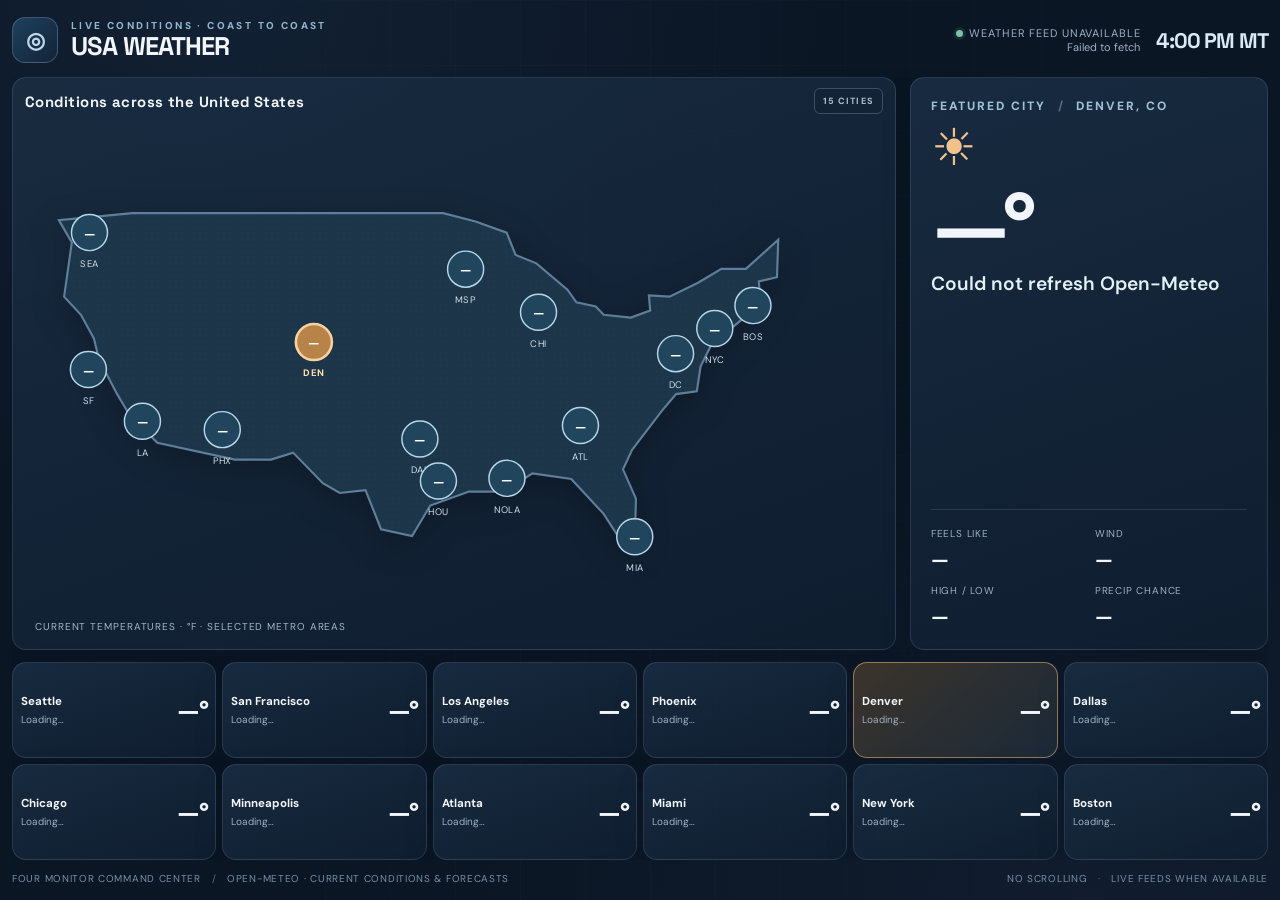
==== web/index.html @ da190cee "Add four-monitor Windows wallpaper and Control Center with CI build" ====
<!doctype html>
<html lang="en">
<head>
  <meta charset="utf-8">
  <meta name="viewport" content="width=device-width, initial-scale=1, viewport-fit=cover">
  <meta name="theme-color" content="#0c1624">
  <title>Four Monitor Command Center</title>
  <link rel="stylesheet" href="dashboard.css">
  <script defer src="dashboard.js"></script>
</head>
<body>
  <div id="app" class="app" aria-live="off">
    <div class="boot"><div class="loading-orbit"></div><h1>COMMAND CENTER</h1><p>Loading dashboard…</p></div>
  </div>
</body>
</html>
---- web/dashboard.css ----
@import url('https://fonts.googleapis.com/css2?family=DM+Sans:wght@400;500;600;700;800&family=Space+Grotesk:wght@400;500;600;700&display=swap');
:root{color-scheme:dark;--bg:#081320;--pane:#142338;--pane2:#101e2f;--border:rgba(163,188,215,.16);--text:#f2f6fb;--muted:#9db0c5;--soft:#627c95;--blue:#85b7db;--warm:#e9b678;--good:#7ac3a7;--bad:#f08b89}
*{box-sizing:border-box}html,body{margin:0;width:100%;height:100%;overflow:hidden}body{font-family:'DM Sans',Inter,'Segoe UI',Arial,sans-serif;color:var(--text);background:var(--bg)}button{font:inherit;cursor:pointer}button:focus-visible{outline:2px solid var(--warm);outline-offset:2px}a{color:inherit}.app{height:100vh;height:100dvh;overflow:hidden;display:flex;flex-direction:column;position:relative;background:radial-gradient(ellipse at 18% 0%,rgba(51,86,124,.16),transparent 40%),radial-gradient(ellipse at 85% 100%,rgba(62,82,117,.11),transparent 40%),#0b1625;padding:clamp(14px,1.6vw,29px);gap:clamp(11px,1.2vh,18px)}.app:before{content:"";position:absolute;inset:0;pointer-events:none;background-image:linear-gradient(rgba(161,188,215,.027) 1px,transparent 1px),linear-gradient(90deg,rgba(161,188,215,.027) 1px,transparent 1px);background-size:65px 65px;mask-image:linear-gradient(90deg,transparent 5%,black 45%,transparent 97%)}.app>*{z-index:1}.header{display:flex;justify-content:space-between;align-items:center;gap:20px;flex:0 0 auto;min-height:56px}.brand{display:flex;align-items:center;gap:13px;min-width:0}.brand-icon{border:1px solid rgba(175,207,236,.25);background:linear-gradient(135deg,#1e415d,#132337);height:46px;width:46px;display:grid;place-items:center;border-radius:13px;font-size:22px;font-weight:800;color:#c0d9e8}.eyebrow{font-size:10px;letter-spacing:.24em;color:#94b6ce;font-weight:800;text-transform:uppercase}.heading{font-family:'Space Grotesk','Segoe UI',sans-serif;font-size:clamp(21px,2vw,34px);line-height:1.12;font-weight:700;letter-spacing:-.04em}.header-meta{text-align:right;display:flex;align-items:center;gap:16px;color:var(--muted)}.live-dot{width:7px;height:7px;display:inline-block;border-radius:50%;background:var(--good);margin-right:6px;box-shadow:0 0 0 3px rgba(122,195,167,.10)}.stamp{font-size:11px;letter-spacing:.08em;text-transform:uppercase}.time-header{font-family:'Space Grotesk',sans-serif;font-size:clamp(18px,1.65vw,28px);letter-spacing:-.04em;color:#d9e9f5;font-weight:700;white-space:nowrap}.main{flex:1 1 auto;display:flex;flex-direction:column;gap:clamp(10px,1.3vh,18px);min-height:0;overflow:hidden}.footer{display:flex;justify-content:space-between;align-items:center;min-height:19px;flex:0 0 auto;font-size:10px;color:#7590a7;letter-spacing:.07em;text-transform:uppercase}.footer strong{color:#9cb4c6;font-weight:600}.separator{color:#536e84;margin:0 7px}.panel{background:linear-gradient(160deg,rgba(25,44,65,.96),rgba(15,30,47,.97));border:1px solid var(--border);border-radius:14px;min-height:0;overflow:hidden;box-shadow:0 12px 32px rgba(1,6,13,.1)}.panel-head{padding:17px 19px 0;display:flex;justify-content:space-between;align-items:center;gap:8px}.panel-title{font-family:'Space Grotesk',sans-serif;letter-spacing:.03em;font-size:clamp(14px,1.16vw,19px);font-weight:700}.panel-tag{border:1px solid #3b5065;background:rgba(17,35,51,.7);border-radius:6px;color:#a9bdcf;font-size:9px;letter-spacing:.12em;font-weight:800;padding:6px 8px;white-space:nowrap}.subtle{font-size:11px;color:var(--muted)}.section-label{font-size:11px;letter-spacing:.15em;font-weight:800;color:#90b1c7;text-transform:uppercase}.error{color:#f5b0ad}.empty{display:flex;flex-direction:column;gap:7px;align-items:center;justify-content:center;color:var(--muted);text-align:center;padding:28px;min-height:100px}.empty strong{color:#dde9f4}.boot{margin:auto;text-align:center;color:#adc4d6}.boot h1{font-family:'Space Grotesk',sans-serif}.loading-orbit{margin:auto;width:40px;height:40px;border-radius:50%;border:3px solid #2b435b;border-top-color:#b7d9eb;animation:spin 1s linear infinite}@keyframes spin{to{transform:rotate(360deg)}}
/* National weather */
.weather-main{display:grid;grid-template-columns:minmax(0,1.85fr) minmax(295px,.75fr);gap:14px;min-height:0;flex:1 1 auto}.us-map{display:flex;flex-direction:column;min-height:0}.map-frame{position:relative;flex:1;min-height:0;display:grid;place-items:center;padding:4px 12px 0}.map-frame svg{width:100%;height:100%;max-height:100%;min-height:0;overflow:visible}.us-outline{fill:#1d3549;stroke:#5e7f99;stroke-width:2.5;filter:drop-shadow(0 10px 18px rgba(0,0,0,.25))}.map-inner{stroke:#416078;stroke-width:1.2;fill:none;opacity:.5}.map-node circle{fill:#22455e;stroke:#b4d6e8;stroke-width:1.7}.map-node.denver circle{fill:#b78349;stroke:#f7d1a0;stroke-width:3}.map-node .map-temp{fill:#fff;font-family:'Space Grotesk',sans-serif;font-size:17px;font-weight:700;text-anchor:middle}.map-node .map-city{fill:#cee0eb;font-size:11px;text-anchor:middle;letter-spacing:.04em}.map-node.denver .map-city{fill:#ffdbab;font-weight:800}.map-node .map-placeholder{font-size:15px}.map-legend{position:absolute;left:22px;bottom:16px;color:#a1b7ca;font-size:10px;letter-spacing:.09em}.feature{padding:20px;display:flex;flex-direction:column;justify-content:space-between}.feature-city{font-size:12px;text-transform:uppercase;letter-spacing:.16em;color:#9fc1d6;font-weight:800}.feature-temp{font-family:'Space Grotesk',sans-serif;font-size:clamp(74px,7vw,122px);font-weight:600;letter-spacing:-.1em;line-height:1}.feature-desc{font-size:clamp(17px,1.5vw,25px);color:#e4f1f5;font-weight:600}.feature-icon{font-size:clamp(42px,4vw,70px);color:#f2c18c}.feature-facts{display:grid;grid-template-columns:repeat(2,1fr);gap:12px;border-top:1px solid var(--border);padding-top:17px}.fact small{display:block;color:var(--muted);font-size:10px;letter-spacing:.08em;margin-bottom:6px}.fact strong{font-family:'Space Grotesk',sans-serif;font-size:20px}.city-grid{flex:0 0 clamp(142px,24vh,198px);min-height:0;display:grid;grid-template-columns:repeat(6,minmax(0,1fr));grid-template-rows:repeat(2,minmax(0,1fr));gap:9px}.city-card{padding:12px 13px;display:flex;align-items:center;justify-content:space-between;gap:6px;min-width:0}.city-card.denver{border-color:rgba(232,182,121,.55);background:linear-gradient(140deg,#3b342b,#1b2938)}.city-title{font-size:clamp(11px,.9vw,15px);font-weight:700;white-space:nowrap;overflow:hidden;text-overflow:ellipsis}.city-sub{font-size:10px;color:var(--muted);margin-top:4px}.city-num{font-family:'Space Grotesk',sans-serif;font-size:clamp(25px,2vw,38px);font-weight:700;letter-spacing:-.06em;white-space:nowrap}.city-mini-icon{font-size:18px}
/* sports */
.sports-summary{display:flex;align-items:center;gap:11px;flex:0 0 52px;min-height:0}.summary-pill{background:rgba(22,41,59,.8);border:1px solid var(--border);border-radius:9px;padding:9px 15px;font-size:12px;color:#a4bdd0;display:flex;align-items:center;gap:8px}.summary-pill b{color:#e8f3fb;font-size:18px}.sports-grid{display:grid;grid-template-columns:repeat(3,minmax(0,1fr));grid-template-rows:repeat(2,minmax(0,1fr));gap:12px;flex:1;min-height:0}.league-card{display:flex;flex-direction:column;min-height:0}.league-head{padding:15px 15px 12px;display:flex;align-items:center;gap:10px;border-bottom:1px solid var(--border);flex:0 0 auto}.league-icon{font-size:20px;height:32px;width:32px;background:#243b50;border-radius:7px;display:grid;place-items:center}.league-name{font-family:'Space Grotesk',sans-serif;font-size:17px;font-weight:700}.league-caption{font-size:10px;text-transform:uppercase;letter-spacing:.08em;color:var(--muted)}.league-count{margin-left:auto;font-size:11px;color:#bfd3e2;border:1px solid #3d5870;padding:5px 8px;border-radius:7px}.score-list{padding:9px 13px 12px;display:flex;flex-direction:column;gap:6px;min-height:0;overflow:hidden;flex:1}.score-row{border-radius:8px;background:rgba(31,52,74,.52);display:grid;grid-template-columns:minmax(0,1fr) auto;align-items:center;padding:8px 10px;gap:9px;min-width:0;min-height:0;flex:1}.teams-inline{display:flex;align-items:center;gap:7px;min-width:0}.team-name{font-size:clamp(10px,.77vw,13px);font-weight:700;color:#dce8f4;overflow:hidden;text-overflow:ellipsis;white-space:nowrap}.team-logo{width:24px;height:24px;object-fit:contain;flex-shrink:0}.vs{font-size:10px;color:#6e89a2}.score-detail{text-align:right;white-space:nowrap;min-width:69px}.score-value{font-family:'Space Grotesk',sans-serif;font-size:15px;font-weight:700;letter-spacing:-.03em}.score-status{font-size:9px;color:#99b0c4;letter-spacing:.03em}.score-status.live{color:#91d4b1}.show-scores{background:none;color:#bacddc;border:1px solid #435b6f;border-radius:7px;padding:6px 10px;font-size:10px}
/* stocks */
.market-note{font-size:11px;border:1px solid #735c3b;background:rgba(154,116,68,.10);padding:9px 13px;border-radius:8px;color:#e6bf88;letter-spacing:.04em}.market-hero{display:grid;grid-template-columns:repeat(4,1fr);gap:11px;flex:0 0 clamp(132px,23vh,212px)}.market-lead{padding:20px;display:flex;flex-direction:column;justify-content:space-between}.market-ticker{font-size:11px;letter-spacing:.14em;font-weight:800;color:#aec4d5}.market-full{font-size:12px;color:#a2b7c7;margin-top:4px}.market-price{font-family:'Space Grotesk',sans-serif;font-size:clamp(26px,3vw,52px);letter-spacing:-.06em;font-weight:700}.market-change{font-size:14px;font-weight:800}.positive{color:var(--good)}.negative{color:var(--bad)}.neutral{color:#b7c9d8}.market-minis{display:grid;grid-template-columns:repeat(5,minmax(0,1fr));grid-template-rows:repeat(2,minmax(0,1fr));gap:11px;flex:1;min-height:0}.market-mini{padding:clamp(11px,1.3vw,19px);display:flex;flex-direction:column;justify-content:space-between;min-height:0}.market-mini-head{display:flex;justify-content:space-between;gap:8px;align-items:baseline}.mini-symbol{font-weight:800;font-family:'Space Grotesk',sans-serif;font-size:clamp(15px,1.4vw,24px)}.mini-name{font-size:10px;color:#a0b5c7}.mini-price{font-size:clamp(18px,1.8vw,32px);font-weight:700;letter-spacing:-.05em;font-family:'Space Grotesk',sans-serif}.sparkline{width:100%;height:40%;min-height:15px;max-height:58px;overflow:visible}.sparkline polyline{fill:none;stroke-width:3;stroke-linejoin:round;stroke-linecap:round}.market-mini-foot{display:flex;justify-content:space-between;align-items:center;font-size:11px;color:var(--muted)}.market-mini-foot b{font-size:13px}
/* clocks/calendar */
.clock-layout{display:grid;grid-template-columns:minmax(220px,.85fr) minmax(500px,1.28fr) minmax(300px,1fr);gap:13px;flex:1;min-height:0}.clock-left{display:flex;flex-direction:column;padding:18px;gap:12px}.denver-clock-big{flex:1;display:flex;flex-direction:column;align-items:center;justify-content:center;gap:11px;min-height:0}.analog{width:min(21vw,24vh,260px);height:min(21vw,24vh,260px);border:6px solid #526d84;border-radius:50%;position:relative;background:radial-gradient(circle at center,#1e364e 0%,#14263a 58%,#0b1828 100%);box-shadow:inset 0 0 0 2px #304a61,0 10px 20px rgba(0,0,0,.15)}.analog .number{position:absolute;left:50%;top:50%;transform:translate(-50%,-50%);font-family:'Space Grotesk',sans-serif;font-size:clamp(12px,1.2vw,20px);font-weight:700;color:#e9f2f8}.hand{position:absolute;left:50%;bottom:50%;transform-origin:50% 100%;border-radius:9px}.hand.hour{background:#f1f4f6;width:6px;height:28%;margin-left:-3px}.hand.minute{background:#c0d8e8;width:4px;height:37%;margin-left:-2px}.hand.second{background:#eeb778;width:2px;height:40%;margin-left:-1px}.center-pin{position:absolute;left:50%;top:50%;transform:translate(-50%,-50%);height:12px;width:12px;border-radius:50%;background:#f4d6a8;border:3px solid #20364a}.big-digital{font-family:'Space Grotesk',sans-serif;font-size:clamp(26px,2.6vw,50px);letter-spacing:-.065em;font-weight:700}.date-full{text-transform:uppercase;letter-spacing:.12em;font-size:11px;color:var(--muted)}.world-clock-row{border-top:1px solid var(--border);padding-top:14px;display:grid;grid-template-columns:repeat(2,1fr);gap:9px}.world-clock{background:#1b3146;border-radius:8px;padding:9px;display:flex;justify-content:space-between;gap:5px;align-items:center}.world-clock b{font-family:'Space Grotesk',sans-serif;font-size:16px}.world-clock span{font-size:10px;color:var(--muted)}.games-center{padding:14px;display:flex;flex-direction:column;gap:12px;min-height:0}.games-caption{display:flex;justify-content:space-between;align-items:center;gap:10px}.games-zone{flex:1;display:flex;align-items:center;justify-content:center;gap:16px;min-height:0}.native-placeholder{border:1px dashed #536f86;min-height:50%;width:94%;border-radius:12px;display:flex;flex-direction:column;justify-content:center;align-items:center;text-align:center;padding:20px;color:#93b0c7}.native-placeholder .big{font-family:'Space Grotesk',sans-serif;font-size:clamp(26px,2.2vw,40px);font-weight:700;color:#dcebf6;margin-bottom:7px}.game-preview{background:#1b3043;border:1px solid #3a5570;border-radius:10px;padding:15px;min-width:0;width:47%;max-width:280px}.game-preview h3{font-size:15px;letter-spacing:.08em;margin:0 0 13px}.ttt-grid{display:grid;grid-template-columns:repeat(3,1fr);gap:5px;max-width:222px;margin:auto}.ttt-cell{aspect-ratio:1;border:1px solid #506c83;background:#263e54;border-radius:6px;font-size:25px;color:#ebbd83;font-weight:800;padding:0}.game-controls{display:flex;gap:7px;justify-content:center;align-items:center;margin-top:8px;flex-wrap:wrap}.game-controls button{background:#2a4b65;color:#dceaf4;border:1px solid #526e84;border-radius:6px;padding:5px 7px;font-size:10px}.game-message{color:#aac1d2;font-size:12px;text-align:center;min-height:14px}.puzzle-grid{display:grid;grid-template-columns:repeat(4,1fr);gap:4px;width:215px;max-width:100%;margin:auto}.puzzle-tile{height:49px;display:grid;place-items:center;background:#2b445a;border-radius:5px;font-family:'Space Grotesk',sans-serif;font-weight:700;font-size:17px}.puzzle-tile:not(:empty){background:#b68e56;color:#17212b}.calendar{padding:17px;display:flex;flex-direction:column;gap:12px;min-height:0}.calendar-head{display:flex;justify-content:space-between;align-items:center}.cal-month{font-family:'Space Grotesk',sans-serif;font-size:clamp(18px,1.6vw,26px);font-weight:700}.calendar-nav{display:flex;gap:7px}.calendar-nav button{height:29px;min-width:30px;border:1px solid #526b81;border-radius:6px;background:#233d53;color:#dbe8f2}.calendar-grid{display:grid;grid-template-columns:repeat(7,1fr);grid-template-rows:26px repeat(6,minmax(0,1fr));gap:5px;flex:1;min-height:0}.cal-day-name{color:#8daac1;font-size:10px;font-weight:800;display:grid;place-items:center}.cal-day{border:1px solid rgba(150,183,210,.08);background:rgba(35,57,77,.54);display:flex;align-items:center;justify-content:center;font-size:clamp(11px,1vw,18px);font-family:'Space Grotesk',sans-serif;border-radius:6px;color:#d7e7f3}.cal-day.muted{opacity:.32}.cal-day.today{background:#8e6f49;border-color:#dfb97d;color:#fff;font-weight:800}.calendar-bottom{display:flex;gap:7px;justify-content:space-between;color:#a4b9ca;font-size:10px}
@media(max-width:1300px){.app{padding:12px;gap:9px}.panel-head{padding:10px 12px 0}.city-grid{gap:6px}.city-card{padding:8px}.sports-grid{gap:7px}.score-list{padding:7px;gap:4px}.score-row{padding:5px 7px}.league-head{padding:10px}.market-hero{gap:7px}.market-minis{gap:7px}.clock-layout{grid-template-columns:minmax(190px,.8fr) minmax(390px,1.3fr) minmax(250px,1fr)}.games-zone{gap:8px}.puzzle-grid{width:175px}.puzzle-tile{height:39px}.ttt-grid{max-width:184px}}
@media(max-height:800px){.app{padding:12px;gap:8px}.header{min-height:43px}.brand-icon{width:39px;height:39px}.heading{font-size:23px}.feature{padding:14px}.feature-temp{font-size:70px}.city-grid{flex-basis:155px}.city-card{padding:8px}.league-head{padding:9px 12px}.score-list{padding:6px 10px}.score-row{padding:5px 8px}.market-lead{padding:12px}.market-hero{flex-basis:130px}.market-mini{padding:10px}.clock-left,.calendar{padding:11px}.calendar-grid{gap:3px}.games-center{padding:10px}.world-clock-row{padding-top:7px}.analog{width:min(18vw,21vh);height:min(18vw,21vh)}}
@media(max-width:960px){.city-grid{grid-template-columns:repeat(4,1fr);grid-template-rows:repeat(3,1fr);flex-basis:178px}.weather-main{grid-template-columns:minmax(0,1.5fr) minmax(230px,.7fr)}.sports-grid{grid-template-columns:repeat(2,1fr);grid-template-rows:repeat(3,1fr)}.clock-layout{grid-template-columns:1fr 1fr}.games-center{display:none}.market-minis{grid-template-columns:repeat(4,1fr)}.market-mini:nth-child(n+9){display:none}}
@media(prefers-reduced-motion:reduce){*{animation:none!important;transition:none!important}}

/* Secondary analog clocks beside each world digital display */
.mini-analog{height:34px;width:34px;border:2px solid #7390a7;border-radius:50%;background:#152b40;display:block;position:relative;flex:0 0 34px}
.mini-analog i{position:absolute;left:50%;bottom:50%;transform-origin:50% 100%;border-radius:3px}
.mini-analog .micro-hour{width:3px;height:27%;margin-left:-1.5px;background:#f1f4f6}
.mini-analog .micro-minute{width:2px;height:39%;margin-left:-1px;background:#d6b180}
.mini-analog .micro-pin{width:4px;height:4px;left:50%;top:50%;margin-left:-2px;margin-top:-2px;border-radius:50%;background:#f6d6a5}
.world-clock-info{display:flex;flex-direction:column;gap:3px;flex:1;min-width:0}
.world-clock-info span{font-size:9px;color:#9db1c4;letter-spacing:.07em;white-space:nowrap}
.world-clock-info b{font-family:'Space Grotesk',sans-serif;font-size:15px;white-space:nowrap}
@media(max-height:800px){.mini-analog{height:29px;width:29px;flex-basis:29px}.world-clock{padding:6px}}
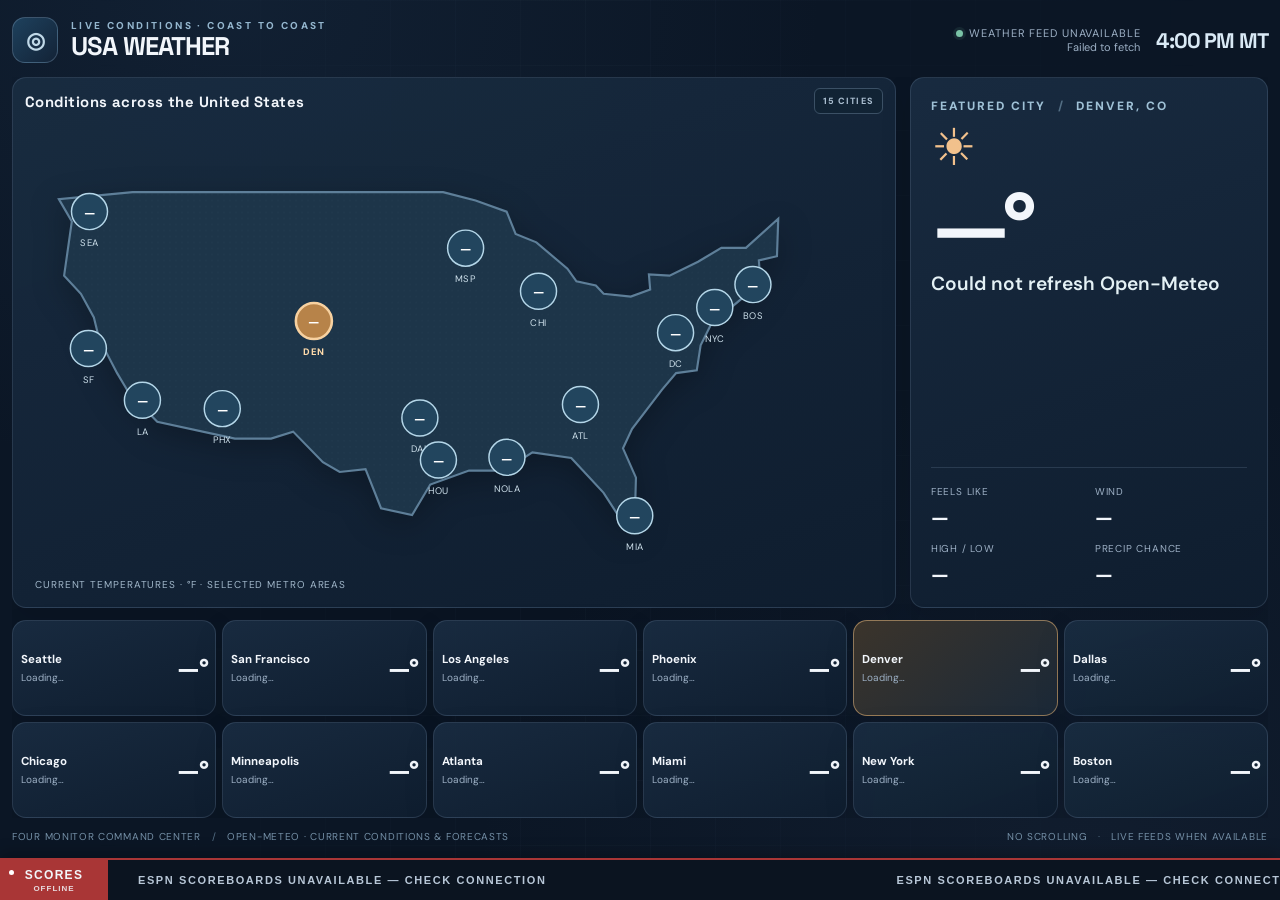
==== commit 85433b06: "Add continuous sports ticker to wallpaper dashboards with Control Center settings" ====
--- a/web/index.html
+++ b/web/index.html
@@ -6,7 +6,9 @@
   <meta name="theme-color" content="#0c1624">
   <title>Four Monitor Command Center</title>
   <link rel="stylesheet" href="dashboard.css">
+  <link rel="stylesheet" href="ticker.css">
   <script defer src="dashboard.js"></script>
+  <script defer src="ticker.js"></script>
 </head>
 <body>
   <div id="app" class="app" aria-live="off">
--- a/web/ticker.css
+++ b/web/ticker.css
@@ -0,0 +1,23 @@
+/* ScoreWire / BottomLine-style, native to the HTML desktop wallpaper. */
+body.ticker-active .app{height:calc(100vh - 42px);height:calc(100dvh - 42px)}
+body.ticker-active .shell{min-height:calc(100vh - 42px)}
+.bottomline{position:fixed;left:0;bottom:0;width:100%;height:42px;display:flex;align-items:stretch;overflow:hidden;z-index:10000;color:#f2f6fa;background:#0b1420;border-top:2px solid #a93636;box-shadow:0 -4px 16px rgba(0,0,0,.26);font-family:'Segoe UI',Arial,sans-serif;pointer-events:none;user-select:none}
+.bottomline-identity{position:relative;z-index:2;display:flex;flex-direction:column;align-items:center;justify-content:center;gap:2px;min-width:108px;padding:3px 13px;background:#a93636;font-size:12px;font-weight:900;letter-spacing:1.3px}
+.bottomline-dot{position:absolute;left:9px;top:10px;width:5px;height:5px;background:#fff;border-radius:50%}
+.bottomline-identity small{font-size:8px;font-weight:700;letter-spacing:1px;opacity:.86}
+.bottomline-window{flex:1;min-width:0;overflow:hidden;display:flex;align-items:center}
+.bottomline-track{display:flex;align-items:center;width:max-content;min-width:100%;height:100%;white-space:nowrap;will-change:transform;animation:bottomline-scroll var(--bottomline-duration,75s) linear infinite}
+.bottomline-run{display:flex;align-items:center;height:100%;flex:none}
+.bottomline-game{display:flex;align-items:center;gap:8px;padding:0 24px 0 18px;min-width:max-content;height:100%;border-right:1px solid rgba(174,190,207,.19);font-size:12px;font-weight:650;letter-spacing:.03em}
+.bottomline-league{font-size:9px;font-weight:900;letter-spacing:1px;color:#efb8b8;min-width:34px}
+.bottomline-team{font-weight:800}
+.bottomline-logo{height:22px;width:22px;object-fit:contain;flex:none}
+.bottomline-score{font-variant-numeric:tabular-nums;color:#fff;font-weight:900;font-size:13px;min-width:12px}
+.bottomline-detail{font-size:10px;font-weight:700;color:#aab8c9;text-transform:uppercase}
+.bottomline-live .bottomline-detail{color:#99e2b1}
+.bottomline-favorite{background:rgba(169,54,54,.10)}
+.bottomline-empty{padding:0 25vw 0 30px;font-size:11px;font-weight:800;letter-spacing:1.6px;color:#b8c7d7}
+.bottomline-placeholder{padding:0 24px;font-size:11px;color:#afc0d1}
+@keyframes bottomline-scroll{from{transform:translate3d(0,0,0)}to{transform:translate3d(-50%,0,0)}}
+@media(max-width:650px){.bottomline-identity{min-width:76px;font-size:10px;padding:3px 7px}.bottomline-game{padding:0 12px;gap:5px;font-size:11px}.bottomline-logo{width:18px;height:18px}}
+@media(prefers-reduced-motion:reduce){.bottomline-track{animation:none!important;will-change:auto}}
